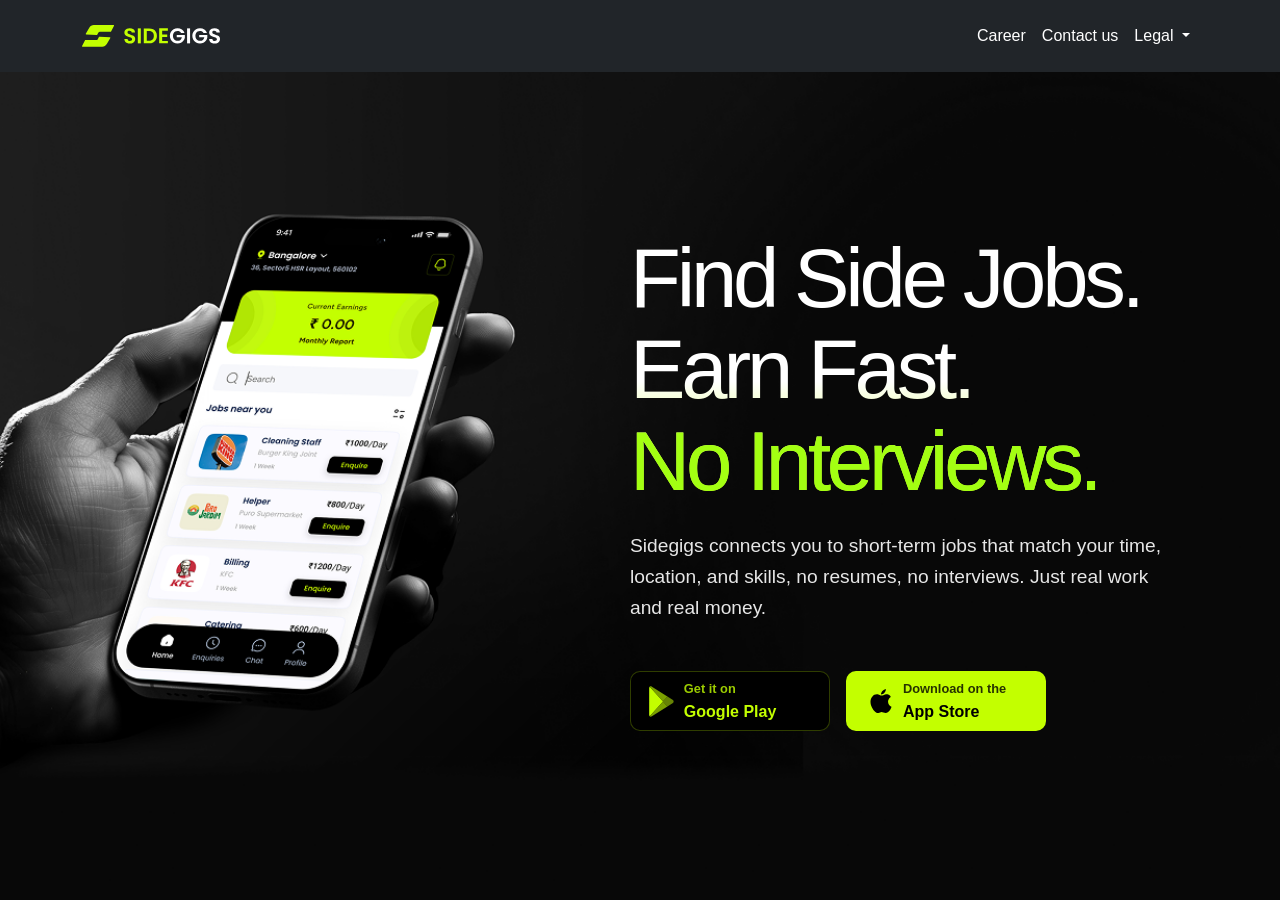
==== index.html @ 5fcd0695 "first commit" ====
<!DOCTYPE html>
<html lang="en">
<head>
    <meta charset="UTF-8">
    <meta name="viewport" content="width=device-width, initial-scale=1.0">
    <title>Sidegigs - Find Side Jobs. Earn Fast. No Interviews.</title>
    <link href="https://cdn.jsdelivr.net/npm/bootstrap@5.3.0/dist/css/bootstrap.min.css" rel="stylesheet">
    <link href="https://cdnjs.cloudflare.com/ajax/libs/font-awesome/6.0.0/css/all.min.css" rel="stylesheet">
    <link rel="stylesheet" href="style.css">
</head>
<body>
    <!-- Navigation -->

    <nav class="navbar navbar-expand-lg fixed-top navbar-dark bg-dark">
        <div class="container">
            <a class="navbar-brand" href="#">
                <img src="images/logo.svg" alt="Sidegigs Logo" class="navbar-logo">
            </a>
            <button class="navbar-toggler" type="button" data-bs-toggle="collapse" data-bs-target="#navbarSupportedContent" aria-controls="navbarSupportedContent" aria-expanded="false" aria-label="Toggle navigation">
                <span class="navbar-toggler-icon"></span>
            </button>
            <div class="collapse navbar-collapse ms-auto" id="navbarSupportedContent">
                <ul class="navbar-nav ms-auto mb-2 mb-lg-0">
                    <li class="nav-item">
                        <a class="nav-link" href="career.html">Career</a>
                    </li>
                    <li class="nav-item">
                        <a class="nav-link" href="mailto:contact@sidegigs.app">Contact us</a>
                    </li>
                    <li class="nav-item dropdown">
                        <a class="nav-link dropdown-toggle" href="#" id="navbarDropdown" role="button" data-bs-toggle="dropdown" aria-expanded="false">
                            Legal
                        </a>
                        <ul class="dropdown-menu" aria-labelledby="navbarDropdown">
                            <li><a class="dropdown-item" href="privacy-policy.html">Privacy Policy</a></li>
                            <li><a class="dropdown-item" href="terms-conditions.html">Terms and Conditions</a></li>
                        </ul>
                    </li>
                </ul>
            </div>
        </div>
        </nav>

    <!-- Hero Section -->
    <section class="hero-section">
        <div class="floating-elements d-none">
            <div class="floating-circle"></div>
            <div class="floating-circle"></div>
            <div class="floating-circle"></div>
        </div>

        <img src="images/hand.png" alt="App Store" class="hand-mob">

        <div class="container">
            <div class="row align-items-center">
                <div class="col-md-8 col-lg-7 ms-auto">
                    <div class="hero-content ms-auto">
                        <h1>
                            Find Side Jobs.<br>
                            Earn Fast.<br>
                            <span class="highlight">No Interviews.</span>
                        </h1>
                        <p class="hero-description">
                            Sidegigs connects you to short-term jobs that match your time, location, and skills, no resumes, no interviews. Just real work and real money.
                        </p>
                        <div class="download-buttons">
                            <a href="#" class="download-btn google-play">
                                <img src="images/google-play-icon.svg" alt="Google Play" class="download-icon">
                                <div class="download-text">
                                    <small>Get it on</small>
                                    Google Play
                                </div>
                            </a>
                            <a href="#" class="download-btn app-store">
                                <img src="images/apple-icon.svg" alt="App Store" class="download-icon">
                                <div class="download-text">
                                    <small>Download on the</small>
                                    App Store
                                </div>
                            </a>
                        </div>
                        

                    </div>
                </div>
            </div>
        </div>
    </section>

    <script src="https://cdn.jsdelivr.net/npm/bootstrap@5.3.0/dist/js/bootstrap.bundle.min.js"></script>
    <script src="script.js"></script>
</body>
</html>
---- style.css ----
:root {
    --primary-green: #a3ff12;
    --dark-bg: #1a1a1a;
    --card-bg: #2a2a2a;
}

* {
    margin: 0;
    padding: 0;
    box-sizing: border-box;
}

/* Custom font import - Figtree from Google Fonts */
@import url('https://fonts.googleapis.com/css2?family=Figtree:ital,wght@0,300..900;1,300..900&display=swap');

body {
    font-family: 'Figtree', -apple-system, BlinkMacSystemFont, 'Segoe UI', Roboto, sans-serif;
    background: black;
    color: white;
    overflow-x: hidden;
    min-height: 100vh;
}

.navbar {
    background: rgba(26, 26, 26, 0.95);
    backdrop-filter: blur(10px);
    border-bottom: none;
    padding: 1rem 0;
}

.navbar-brand {
    font-family: 'Figtree', sans-serif;
    font-size: 1.5rem;
    font-weight: 700;
    color: white !important;
    display: flex;
    align-items: center;
    gap: 0.5rem;
}

.navbar-nav .nav-link {
    color: white !important;
    transition: color 0.3s ease;
}

.navbar-nav .nav-link:hover {
    color: rgb(195 255 0 / 57%) !important;
}

.dropdown-item {
    color: white !important;
    transition: color 0.3s ease;
}

.dropdown-item:hover {
    color: rgb(195 255 0 / 57%) !important;
    background-color: transparent !important;
}

.dropdown-menu {
    background-color: black !important;
    border: 1px solid rgba(255, 255, 255, 0.1) !important;
    padding: 0.5rem 0 !important;
    margin-top: 0.5rem !important;
    min-width: 200px !important;
    left: auto !important;
    right: 0 !important;
    transform: none !important;
}

.dropdown-item {
    color: white !important;
    transition: color 0.3s ease;
    padding: 0.5rem 1rem !important;
    white-space: nowrap !important;
    overflow: hidden !important;
    text-overflow: ellipsis !important;
    max-width: 200px !important;
    width: 100% !important;
    display: block !important;
}

.brand-icon {
    width: 32px;
    height: 32px;
    background: var(--primary-green);
    border-radius: 6px;
    display: flex;
    align-items: center;
    justify-content: center;
    color: black;
    font-weight: 900;
    font-size: 1.2rem;
    transform: skew(-15deg);
}

.contact-btn {
    font-family: 'Figtree', sans-serif;
    background: var(--primary-green);
    color: black !important;
    border: none;
    padding: 0.7rem 1.5rem;
    border-radius: 10px;
    font-weight: 600;
    text-decoration: none;
    transition: all 0.3s ease;
}

.contact-btn:hover {
    background: #8fdc00;
    transform: translateY(-2px);
    box-shadow: 0 10px 25px rgba(163, 255, 18, 0.3);
}

.hero-section {
    min-height: 100vh;
    display: flex;
    align-items: center;
    position: relative;
    padding: 8rem 0 4rem;
    background: black;
    /* Background image - Replace 'your-image.jpg' with your image path */
    background-image: url('images/hero-bg.jpg');
    background-size: cover;
    background-position: center;
    background-repeat: no-repeat;
    background-attachment: fixed;
}

.hero-content {
    text-align: left;
    max-width: 600px;
    margin: 0;
    padding: 2rem;
    /* Background removed as requested */
    border-radius: 20px;
    box-shadow: none;
}

.hero-content h1 {
    font-family: 'Figtree', sans-serif;
    font-size: 83.25px;
    font-style: normal;
    font-weight: 500;
    line-height: 110%; /* 91.575px */
    letter-spacing: -4.212px;
    margin-bottom: 1.5rem;
    background: linear-gradient(180deg, #FFF 54.17%, #C3FF00 100%);
    background-clip: text;
    -webkit-background-clip: text;
    -webkit-text-fill-color: transparent;
}

.hero-content .highlight {
    color: var(--primary-green);
    -webkit-text-fill-color: var(--primary-green);
}

.hero-description {
    font-family: 'Figtree', sans-serif;
    font-size: 1.2rem;
    line-height: 1.6;
    margin-bottom: 3rem;
    color: rgba(255, 255, 255, 0.9);
    text-align: left;
}

.download-buttons {
    display: flex;
    gap: 1rem;
    flex-wrap: wrap;
    justify-content: flex-start;
}

.download-btn {
    font-family: 'Figtree', sans-serif;
    display: flex;
    align-items: center;
    gap: 0.8rem;
    padding: 1rem 2rem;
    border-radius: 12px;
    text-decoration: none;
    font-weight: 600;
    transition: all 0.3s ease;
    border: 2px solid transparent;
    min-width: 200px;
}

.download-btn.google-play {
    display: flex;
    width: 198px;
    height: 60px;
    padding: 11px 18px;
    flex-direction: row;
    align-items: center;
    gap: 10px;
    flex-shrink: 0;
    border-radius: 10px;
    border: 1px solid rgba(195, 255, 0, 0.24);
    background: #000;
    color: white;
}

.download-btn.app-store {
    display: flex;
    width: 198px;
    height: 60px;
    padding: 11px 21px;
    flex-direction: row;
    align-items: center;
    gap: 10px;
    flex-shrink: 0;
    border-radius: 10px;
    background: #C3FF00;
    color: black;
}

.download-btn:hover {
    transform: translateY(-3px);
    box-shadow: 0 15px 35px rgba(0, 0, 0, 0.3);
}

.download-btn.google-play:hover {
    background: #444;
    color: white;
}

.download-btn.app-store:hover {
    background: #8fdc00;
    color: black;
}

.download-icon {
    width: 24px;
    height: 24px;
}

.google-play .download-icon {
    width: 24.873px;
    height: 31.3px;
}

.download-text {
    font-family: 'Figtree', sans-serif;
    display: flex;
    color: #C3FF00;
    width: 104px;
    flex-direction: column;
    align-items: flex-start;
    gap: 2px;
}

.download-btn.app-store .download-text {
    display: flex;
    width: 104px;
    flex-direction: column;
    align-items: flex-start;
    color: black;
}

.download-text small {
    font-size: 0.8rem;
    opacity: 0.8;
}

.floating-circle {
    position: absolute;
    border-radius: 50%;
    background: linear-gradient(135deg, var(--primary-green), #7dd87d);
    opacity: 0.1;
    animation: float 6s ease-in-out infinite;
}

.floating-circle:nth-child(1) {
    width: 200px;
    height: 200px;
    top: 10%;
    left: 10%;
    animation-delay: 0s;
}

.floating-circle:nth-child(2) {
    width: 150px;
    height: 150px;
    top: 70%;
    right: 10%;
    animation-delay: 2s;
}

.floating-circle:nth-child(3) {
    width: 100px;
    height: 100px;
    top: 40%;
    left: 80%;
    animation-delay: 4s;
}
.hand-mob {
    display: none;
}
a.link {
    color: rgb(255 255 255 / 45%);
    text-decoration: none;
}
a.link:hover {
    color: rgb(195 255 0 / 57%);
}

/* Legal Pages Styles */
.legal-section {
    min-height: 100vh;
    padding: 8rem 0 4rem;
    background: linear-gradient(135deg, #1a1a1a 0%, #2d2d2d 100%);
}

.legal-content {
    background: rgba(42, 42, 42, 0.8);
    padding: 3rem;
    border-radius: 20px;
    box-shadow: 0 20px 40px rgba(0, 0, 0, 0.3);
    margin-top: 2rem;
}

.legal-content h1 {
    font-family: 'Figtree', sans-serif;
    font-size: 3rem;
    font-weight: 700;
    color: var(--primary-green);
    margin-bottom: 1rem;
}

.legal-content h2 {
    font-family: 'Figtree', sans-serif;
    font-size: 1.5rem;
    font-weight: 600;
    color: white;
    margin-top: 2rem;
    margin-bottom: 1rem;
}

.legal-content p {
    font-family: 'Figtree', sans-serif;
    font-size: 1.1rem;
    line-height: 1.6;
    color: rgba(255, 255, 255, 0.9);
    margin-bottom: 1rem;
}

.legal-content ul {
    margin-bottom: 1.5rem;
    padding-left: 1.5rem;
}

.legal-content li {
    font-family: 'Figtree', sans-serif;
    font-size: 1.1rem;
    line-height: 1.6;
    color: rgba(255, 255, 255, 0.9);
    margin-bottom: 0.5rem;
}

.last-updated {
    color: rgba(255, 255, 255, 0.6) !important;
    font-style: italic;
    margin-bottom: 2rem !important;
}

/* Career Page Styles */
.career-section {
    min-height: 100vh;
    padding: 8rem 0 4rem;
    background: black;
}

.career-content {
    background: rgba(0, 0, 0, 0.8);
    padding: 3rem;
    border-radius: 20px;
    box-shadow: 0 20px 40px rgba(0, 0, 0, 0.3);
    margin-top: 2rem;
    text-align: center;
}

.career-content h1 {
    font-family: 'Figtree', sans-serif;
    font-size: 3rem;
    font-weight: 700;
    color: var(--primary-green);
    margin-bottom: 1rem;
}

.career-subtitle {
    font-family: 'Figtree', sans-serif;
    font-size: 1.2rem;
    color: rgba(255, 255, 255, 0.8);
    margin-bottom: 3rem;
}

.no-openings-message {
    background: rgba(26, 26, 26, 0.6);
    padding: 2.5rem;
    border-radius: 15px;
    border: 1px solid rgba(195, 255, 0, 0.2);
    margin-top: 2rem;
}

.icon-container {
    margin-bottom: 1.5rem;
}

.icon-container i {
    font-size: 4rem;
    color: var(--primary-green);
    opacity: 0.8;
}

.no-openings-message h2 {
    font-family: 'Figtree', sans-serif;
    font-size: 2rem;
    font-weight: 600;
    color: white;
    margin-bottom: 1rem;
}

.no-openings-message p {
    font-family: 'Figtree', sans-serif;
    font-size: 1.1rem;
    line-height: 1.6;
    color: rgba(255, 255, 255, 0.9);
    margin-bottom: 2rem;
}

.future-opportunities {
    text-align: left;
    margin: 2rem 0;
    padding: 1.5rem;
    background: rgba(0, 0, 0, 0.3);
    border-radius: 10px;
}

.future-opportunities h3 {
    font-family: 'Figtree', sans-serif;
    font-size: 1.3rem;
    font-weight: 600;
    color: var(--primary-green);
    margin-bottom: 1rem;
}

.future-opportunities p {
    font-family: 'Figtree', sans-serif;
    font-size: 1rem;
    color: rgba(255, 255, 255, 0.8);
    margin-bottom: 1rem;
}

.future-opportunities ul {
    list-style: none;
    padding: 0;
}

.future-opportunities li {
    font-family: 'Figtree', sans-serif;
    font-size: 1rem;
    color: rgba(255, 255, 255, 0.9);
    margin-bottom: 0.8rem;
    padding-left: 1rem;
    position: relative;
}

.future-opportunities li:before {
    content: "•";
    color: var(--primary-green);
    font-weight: bold;
    position: absolute;
    left: 0;
}

.contact-info {
    margin-top: 2rem;
    padding: 1.5rem;
    background: rgba(195, 255, 0, 0.1);
    border-radius: 10px;
    border: 1px solid rgba(195, 255, 0, 0.3);
}

.contact-info h3 {
    font-family: 'Figtree', sans-serif;
    font-size: 1.3rem;
    font-weight: 600;
    color: var(--primary-green);
    margin-bottom: 1rem;
}

.contact-info p {
    font-family: 'Figtree', sans-serif;
    font-size: 1rem;
    color: rgba(255, 255, 255, 0.9);
    margin-bottom: 1.5rem;
}

.btn-primary {
    background: var(--primary-green);
    color: black;
    border: none;
    padding: 0.8rem 2rem;
    border-radius: 10px;
    font-family: 'Figtree', sans-serif;
    font-weight: 600;
    text-decoration: none;
    transition: all 0.3s ease;
}

.btn-primary:hover {
    background: #8fdc00;
    color: black;
    transform: translateY(-2px);
    box-shadow: 0 10px 25px rgba(163, 255, 18, 0.3);
}
@keyframes float {
    0%, 100% { transform: translateY(0px) rotate(0deg); }
    50% { transform: translateY(-20px) rotate(180deg); }
}
@media (max-width: 1200px) {
    .hero-content h1 {
        font-size: 60px;
    }
    .floating-elements {
        display: none;
    }
}

@media (max-width: 768px) {
    body {
        background: black !important;
    }
    
    .hero-section {
        padding: 6rem 0 2rem;
        background: black !important;
    }
    
    .career-section {
        background: black !important;
    }
    
    .hero-content {
        margin: 1rem;
        padding: 1.5rem;
    }
    
    .download-buttons {
        justify-content: flex-start;
    }
    
    .download-btn {
        min-width: 180px;
    }
    .hero-content h1 {
        letter-spacing: -1.212px;
        font-size: 60px;
    }
    .hand-mob {
        display: block;
        width: 70%;
    }
    .hero-section {
        flex-direction: column;
        align-items: flex-start;
        background-image: none !important;
    }
}

@media (max-width: 576px) {
    body {
        background: black !important;
    }
    
    .hero-section {
        background: black !important;
    }
    
    .career-section {
        background: black !important;
    }
    
    .download-buttons {
        flex-direction: row;
        align-items: center;
        justify-content: center;
    }
    
    .download-btn {
        width: 100%;
        max-width: 250px;
    }
    
    .hero-content {
        margin: 0.5rem;
        padding: 1rem;
    }
    .floating-circle:nth-child(3) {
        left: 40% !important;
    }
    .hero-description {
        text-align: center ;
        font-size: 0.875rem;
        margin-bottom: 1rem;
    }
    .hero-content h1 {
        font-size: 45px;
        text-align: center;
        margin-bottom: 1rem;
    }
    .hand-mob {
        width: 85%;
    }
    .contact-btn {
        padding: .6rem 1rem;
        font-size: 14px;
    }
    .download-btn.google-play, .download-btn.app-store {
        width: auto;
        padding: 11px;
        font-size: 14px;
        min-width: auto;
        max-width: auto;
    }

    .google-play .download-icon {
        width: 20.873px;
        height: 24.3px;
    }

    .download-icon {
        width: 20px;
        height: 20px;
    }
    a.link {
        font-size: 14px;
    }
}
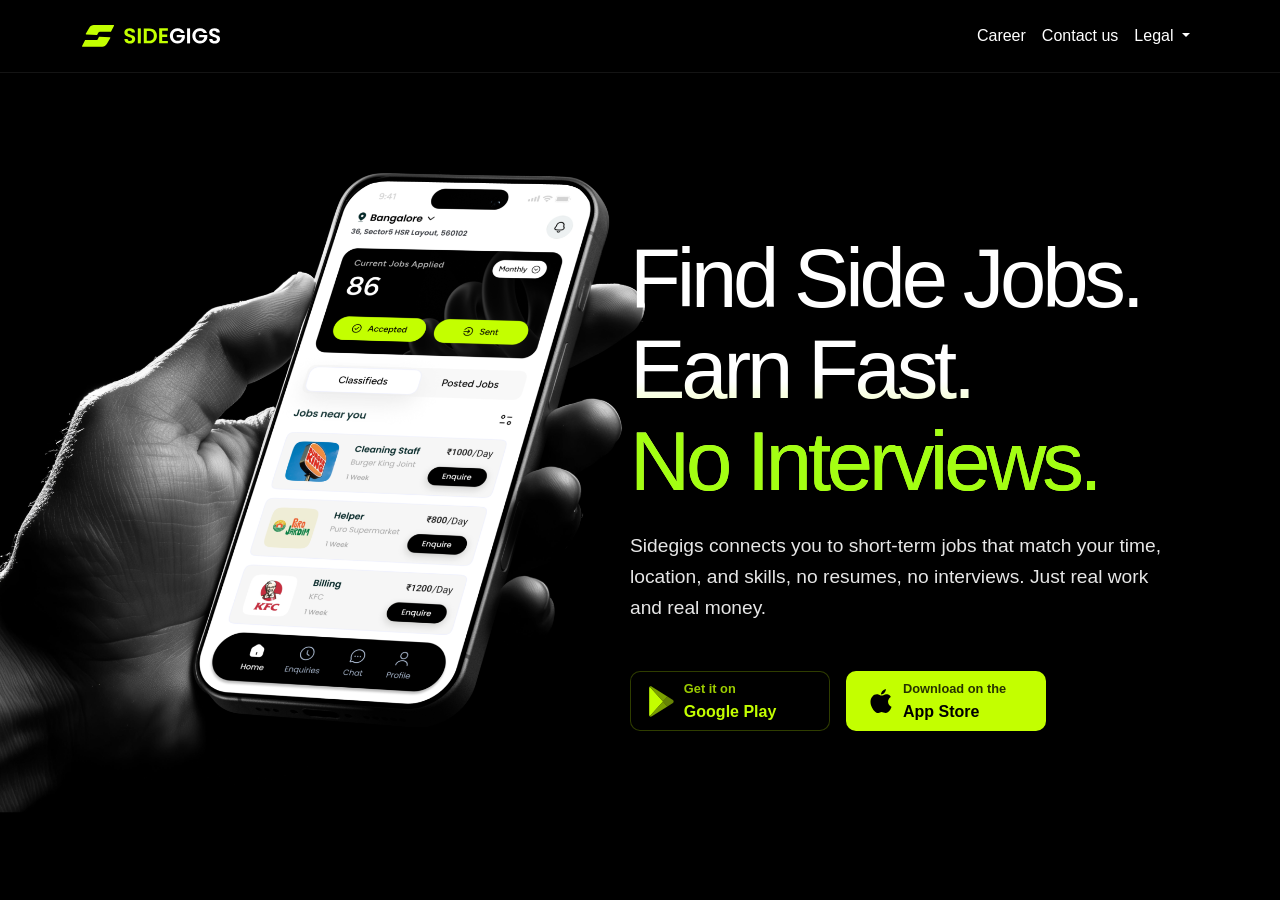
==== commit f8f1ac1a: "new changes" ====
--- a/index.html
+++ b/index.html
@@ -1,22 +1,178 @@
 <!DOCTYPE html>
-<html lang="en">
+<html lang="en" prefix="og: https://ogp.me/ns#">
+
 <head>
     <meta charset="UTF-8">
     <meta name="viewport" content="width=device-width, initial-scale=1.0">
-    <title>Sidegigs - Find Side Jobs. Earn Fast. No Interviews.</title>
+
+    <!-- Favicon -->
+    <link rel="icon" type="image/png" href="images/fav.png">
+    <link rel="apple-touch-icon" href="images/fav.png">
+
+    <!-- Primary SEO -->
+    <title>Sidegigs – India's #1 Part-Time &amp; Gig Jobs App | No Interviews | Download Now</title>
+    <meta name="description"
+        content="Sidegigs is India's best gig job app. Find part-time jobs, side gigs &amp; short-term work near you — no resumes, no interviews. Trusted by students &amp; workers across India. Download the Sidegigs app on Android &amp; iOS today.">
+    <meta name="keywords"
+        content="sidegigs, sidegigs app, sidegigs india, sidegigs download, side gigs India, part time jobs India, part time jobs Kerala, gig jobs India, gig economy India, short term jobs India, student jobs India, earn money India, earn money part time, work from home India, freelance jobs India, casual jobs India, daily wage jobs India, wrkshift, sidegigs Kerala, sidegigs app download, sidegigs android, sidegigs ios, best gig app India, jobs without interview India, no resume jobs India">
+    <meta name="author" content="Wrkshift Pvt. Ltd.">
+    <meta name="robots" content="index, follow, max-snippet:-1, max-image-preview:large, max-video-preview:-1">
+    <meta name="googlebot" content="index, follow">
+    <meta name="theme-color" content="#C3FF00">
+    <link rel="canonical" href="https://sidegigs.app/">
+    <link rel="alternate" hreflang="en-in" href="https://sidegigs.app/">
+    <link rel="alternate" hreflang="x-default" href="https://sidegigs.app/">
+
+    <!-- Open Graph (Facebook, WhatsApp, LinkedIn) -->
+    <meta property="og:type" content="website">
+    <meta property="og:url" content="https://sidegigs.app/">
+    <meta property="og:title" content="Sidegigs – India's #1 Part-Time &amp; Gig Jobs App | No Interviews">
+    <meta property="og:description"
+        content="Find part-time jobs and side gigs near you with the Sidegigs app. No resumes, no interviews — just real work and real money. Download now on Android &amp; iOS.">
+    <meta property="og:image" content="https://sidegigs.app/images/og-image.png">
+    <meta property="og:image:width" content="1200">
+    <meta property="og:image:height" content="630">
+    <meta property="og:image:alt" content="Sidegigs – Part-Time &amp; Gig Jobs App India">
+    <meta property="og:site_name" content="Sidegigs">
+    <meta property="og:locale" content="en_IN">
+
+    <!-- Twitter Card -->
+    <meta name="twitter:card" content="summary_large_image">
+    <meta name="twitter:site" content="@sidegigs">
+    <meta name="twitter:title" content="Sidegigs – India's #1 Part-Time &amp; Gig Jobs App">
+    <meta name="twitter:description"
+        content="Find part-time jobs and side gigs near you with Sidegigs. No interviews. Just real work and real money. Download on Android &amp; iOS.">
+    <meta name="twitter:image" content="https://sidegigs.app/images/og-image.png">
+    <meta name="twitter:image:alt" content="Sidegigs App – Gig Jobs India">
+
+    <!-- App Store Meta (for Google App Indexing) -->
+    <meta name="apple-itunes-app" content="app-id=6767884076, app-argument=https://sidegigs.app/">
+    <meta name="google-play-app" content="app-id=com.app.sidegigs">
+    <link rel="alternate" href="android-app://com.app.sidegigs/https/sidegigs.app/">
+    <link rel="alternate" href="ios-app://6767884076/https/sidegigs.app/">
+
+    <!-- JSON-LD Structured Data: MobileApplication -->
+    <script type="application/ld+json">
+    {
+      "@context": "https://schema.org",
+      "@type": "MobileApplication",
+      "name": "Sidegigs",
+      "alternateName": ["Sidegigs App", "Sidegigs India", "Side Gigs"],
+      "description": "Sidegigs is India's leading gig job platform connecting students and individuals with part-time, short-term, and side gig opportunities across India. No resumes, no interviews — just real work and real money.",
+      "url": "https://sidegigs.app",
+      "applicationCategory": "BusinessApplication",
+      "applicationSubCategory": "Job Search",
+      "operatingSystem": "Android 5.0+, iOS 13+",
+      "downloadUrl": "https://play.google.com/store/apps/details?id=com.app.sidegigs",
+      "installUrl": "https://apps.apple.com/in/app/sidegigs/id6767884076",
+      "inLanguage": "en-IN",
+      "offers": { "@type": "Offer", "price": "0", "priceCurrency": "INR" },
+      "countriesSupported": "IN",
+      "screenshot": "https://sidegigs.app/images/og-image.png",
+      "publisher": {
+        "@type": "Organization",
+        "name": "Wrkshift Pvt. Ltd.",
+        "url": "https://sidegigs.app",
+        "email": "contact@sidegigs.app",
+        "logo": "https://sidegigs.app/images/logo.svg",
+        "sameAs": [
+          "https://play.google.com/store/apps/details?id=com.app.sidegigs",
+          "https://apps.apple.com/in/app/sidegigs/id6767884076"
+        ],
+        "address": {
+          "@type": "PostalAddress",
+          "streetAddress": "Kakkalath House, Ramanathali",
+          "addressLocality": "Ramanathali",
+          "addressRegion": "Kerala",
+          "postalCode": "670308",
+          "addressCountry": "IN"
+        }
+      }
+    }
+    </script>
+
+    <!-- JSON-LD Structured Data: WebSite + SearchAction -->
+    <script type="application/ld+json">
+    {
+      "@context": "https://schema.org",
+      "@type": "WebSite",
+      "name": "Sidegigs",
+      "url": "https://sidegigs.app",
+      "description": "India's #1 part-time and gig jobs app. No interviews, no resumes.",
+      "potentialAction": {
+        "@type": "SearchAction",
+        "target": "https://sidegigs.app/?q={search_term_string}",
+        "query-input": "required name=search_term_string"
+      }
+    }
+    </script>
+
+    <!-- JSON-LD Structured Data: FAQPage -->
+    <script type="application/ld+json">
+    {
+      "@context": "https://schema.org",
+      "@type": "FAQPage",
+      "mainEntity": [
+        {
+          "@type": "Question",
+          "name": "What is Sidegigs?",
+          "acceptedAnswer": {
+            "@type": "Answer",
+            "text": "Sidegigs is India's leading gig job app that connects students and individuals with part-time, short-term, and side gig work opportunities — no resumes or interviews required."
+          }
+        },
+        {
+          "@type": "Question",
+          "name": "How do I download the Sidegigs app?",
+          "acceptedAnswer": {
+            "@type": "Answer",
+            "text": "You can download the Sidegigs app on Android from the Google Play Store at https://play.google.com/store/apps/details?id=com.app.sidegigs and on iOS from the App Store at https://apps.apple.com/in/app/sidegigs/id6767884076"
+          }
+        },
+        {
+          "@type": "Question",
+          "name": "Is Sidegigs free to use?",
+          "acceptedAnswer": {
+            "@type": "Answer",
+            "text": "Yes, the Sidegigs app is completely free to download and use for finding part-time and gig jobs in India."
+          }
+        },
+        {
+          "@type": "Question",
+          "name": "Does Sidegigs require a resume or interview?",
+          "acceptedAnswer": {
+            "@type": "Answer",
+            "text": "No. Sidegigs requires no resume and no interview. Simply download the app, browse jobs near you, and start earning."
+          }
+        },
+        {
+          "@type": "Question",
+          "name": "Is Sidegigs available in Kerala and across India?",
+          "acceptedAnswer": {
+            "@type": "Answer",
+            "text": "Yes, Sidegigs is available across India, including Kerala, with part-time and gig jobs listed in multiple cities and regions."
+          }
+        }
+      ]
+    }
+    </script>
+
     <link href="https://cdn.jsdelivr.net/npm/bootstrap@5.3.0/dist/css/bootstrap.min.css" rel="stylesheet">
     <link href="https://cdnjs.cloudflare.com/ajax/libs/font-awesome/6.0.0/css/all.min.css" rel="stylesheet">
     <link rel="stylesheet" href="style.css">
 </head>
+
 <body>
     <!-- Navigation -->
 
-    <nav class="navbar navbar-expand-lg fixed-top navbar-dark bg-dark">
+    <nav class="navbar navbar-expand-lg fixed-top navbar-dark">
         <div class="container">
             <a class="navbar-brand" href="#">
                 <img src="images/logo.svg" alt="Sidegigs Logo" class="navbar-logo">
             </a>
-            <button class="navbar-toggler" type="button" data-bs-toggle="collapse" data-bs-target="#navbarSupportedContent" aria-controls="navbarSupportedContent" aria-expanded="false" aria-label="Toggle navigation">
+            <button class="navbar-toggler" type="button" data-bs-toggle="collapse"
+                data-bs-target="#navbarSupportedContent" aria-controls="navbarSupportedContent" aria-expanded="false"
+                aria-label="Toggle navigation">
                 <span class="navbar-toggler-icon"></span>
             </button>
             <div class="collapse navbar-collapse ms-auto" id="navbarSupportedContent">
@@ -28,7 +184,8 @@
                         <a class="nav-link" href="mailto:contact@sidegigs.app">Contact us</a>
                     </li>
                     <li class="nav-item dropdown">
-                        <a class="nav-link dropdown-toggle" href="#" id="navbarDropdown" role="button" data-bs-toggle="dropdown" aria-expanded="false">
+                        <a class="nav-link dropdown-toggle" href="#" id="navbarDropdown" role="button"
+                            data-bs-toggle="dropdown" aria-expanded="false">
                             Legal
                         </a>
                         <ul class="dropdown-menu" aria-labelledby="navbarDropdown">
@@ -39,7 +196,7 @@
                 </ul>
             </div>
         </div>
-        </nav>
+    </nav>
 
     <!-- Hero Section -->
     <section class="hero-section">
@@ -61,17 +218,18 @@
                             <span class="highlight">No Interviews.</span>
                         </h1>
                         <p class="hero-description">
-                            Sidegigs connects you to short-term jobs that match your time, location, and skills, no resumes, no interviews. Just real work and real money.
+                            Sidegigs connects you to short-term jobs that match your time, location, and skills, no
+                            resumes, no interviews. Just real work and real money.
                         </p>
                         <div class="download-buttons">
-                            <a href="#" class="download-btn google-play">
+                            <a href="https://play.google.com/store/apps/details?id=com.app.sidegigs" target="_blank" rel="noopener noreferrer" class="download-btn google-play">
                                 <img src="images/google-play-icon.svg" alt="Google Play" class="download-icon">
                                 <div class="download-text">
                                     <small>Get it on</small>
                                     Google Play
                                 </div>
                             </a>
-                            <a href="#" class="download-btn app-store">
+                            <a href="https://apps.apple.com/in/app/sidegigs/id6767884076" target="_blank" rel="noopener noreferrer" class="download-btn app-store">
                                 <img src="images/apple-icon.svg" alt="App Store" class="download-icon">
                                 <div class="download-text">
                                     <small>Download on the</small>
@@ -79,7 +237,7 @@
                                 </div>
                             </a>
                         </div>
-                        
+
 
                     </div>
                 </div>
@@ -90,4 +248,5 @@
     <script src="https://cdn.jsdelivr.net/npm/bootstrap@5.3.0/dist/js/bootstrap.bundle.min.js"></script>
     <script src="script.js"></script>
 </body>
+
 </html>
--- a/style.css
+++ b/style.css
@@ -22,9 +22,10 @@
 }
 
 .navbar {
-    background: rgba(26, 26, 26, 0.95);
-    backdrop-filter: blur(10px);
-    border-bottom: none;
+    background: rgba(0, 0, 0, 0.3);
+    backdrop-filter: blur(20px);
+    -webkit-backdrop-filter: blur(20px);
+    border-bottom: 1px solid rgba(255, 255, 255, 0.08);
     padding: 1rem 0;
 }
 
@@ -119,8 +120,7 @@
     position: relative;
     padding: 8rem 0 4rem;
     background: black;
-    /* Background image - Replace 'your-image.jpg' with your image path */
-    background-image: url('images/hero-bg.jpg');
+    background-image: url('images/bg.png');
     background-size: cover;
     background-position: center;
     background-repeat: no-repeat;
@@ -637,4 +637,23 @@
     a.link {
         font-size: 14px;
     }
+}
+
+@media (max-width: 398px) {
+    .download-buttons {
+        flex-direction: column;
+        align-items: center;
+        gap: 0.75rem;
+        width: 100%;
+    }
+
+    .download-btn.google-play,
+    .download-btn.app-store {
+        width: 100%;
+        max-width: none;
+        min-width: 0;
+        padding: 13px 20px;
+        font-size: 15px;
+        justify-content: center;
+    }
 }
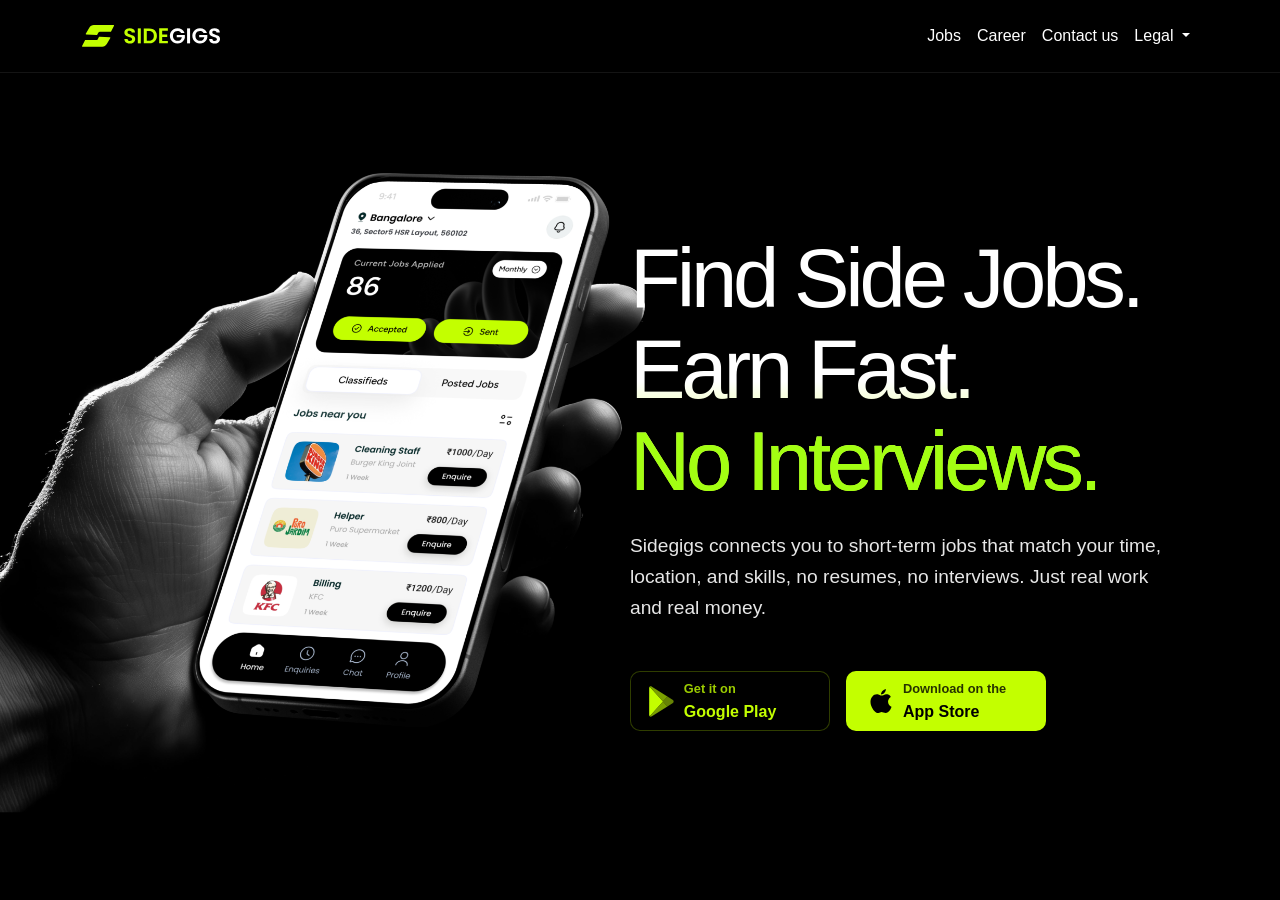
==== commit a82470e8: "map update" ====
--- a/index.html
+++ b/index.html
@@ -178,6 +178,9 @@
             <div class="collapse navbar-collapse ms-auto" id="navbarSupportedContent">
                 <ul class="navbar-nav ms-auto mb-2 mb-lg-0">
                     <li class="nav-item">
+                        <a class="nav-link" href="jobs.html">Jobs</a>
+                    </li>
+                    <li class="nav-item">
                         <a class="nav-link" href="career.html">Career</a>
                     </li>
                     <li class="nav-item">
--- a/style.css
+++ b/style.css
@@ -656,4 +656,857 @@
         font-size: 15px;
         justify-content: center;
     }
-}+}
+/* Jobs Page Styles */
+.jobs-section {
+    position: relative;
+    height: 100vh;
+    height: 100dvh;
+    min-height: 600px;
+    overflow: hidden;
+    background: radial-gradient(ellipse at 50% 65%, #0c1104 0%, #000 65%);
+}
+
+.jobs-stage {
+    position: absolute;
+    inset: 0;
+    cursor: grab;
+    /* The page is the globe, so a finger drag in any direction turns it. */
+    touch-action: none;
+    outline: none;
+}
+
+/* Darkens the left edge so the intro reads over the land dots. */
+.jobs-section::before {
+    content: "";
+    position: absolute;
+    inset: 0 auto 0 0;
+    width: min(560px, 45%);
+    background: linear-gradient(to right, rgba(0, 0, 0, 0.85) 40%, rgba(0, 0, 0, 0));
+    pointer-events: none;
+    z-index: 2;
+}
+
+.jobs-markers {
+    z-index: 1;
+}
+
+.jobs-intro,
+.jobs-panel,
+.jobs-controls {
+    z-index: 3;
+}
+
+.jobs-stage.is-dragging {
+    cursor: grabbing;
+}
+
+.jobs-stage:focus-visible {
+    box-shadow: inset 0 0 0 2px rgba(195, 255, 0, 0.5);
+}
+
+.jobs-stage canvas {
+    display: block;
+    width: 100%;
+    height: 100%;
+}
+
+.jobs-markers {
+    position: absolute;
+    inset: 0;
+    pointer-events: none;
+}
+
+/* A marker's box is centred on its point; the label floats above it. */
+.globe-marker {
+    position: absolute;
+    left: -11px;
+    top: -11px;
+    width: 22px;
+    height: 22px;
+    padding: 0;
+    border: 0;
+    background: none;
+    pointer-events: auto;
+    cursor: pointer;
+    transition: opacity 0.2s ease;
+    will-change: transform;
+}
+
+.globe-marker-dot {
+    position: absolute;
+    inset: 5px;
+    border-radius: 50%;
+    background: #C3FF00;
+    box-shadow: 0 0 0 2px rgba(0, 0, 0, 0.85), 0 0 12px rgba(195, 255, 0, 0.7);
+    transition: transform 0.2s ease;
+}
+
+.globe-marker.is-remote .globe-marker-dot {
+    background: #7cc8ff;
+    box-shadow: 0 0 0 2px rgba(0, 0, 0, 0.85), 0 0 12px rgba(124, 200, 255, 0.7);
+}
+
+.globe-marker.is-hot .globe-marker-dot::after {
+    content: "";
+    position: absolute;
+    inset: 0;
+    border-radius: 50%;
+    border: 2px solid currentColor;
+    color: #C3FF00;
+    animation: globe-pulse 2s ease-out infinite;
+}
+
+.globe-marker:hover .globe-marker-dot,
+.globe-marker:focus-visible .globe-marker-dot {
+    transform: scale(1.35);
+}
+
+.globe-marker.is-selected .globe-marker-dot {
+    transform: scale(1.5);
+    box-shadow: 0 0 0 2px #000, 0 0 0 4px #C3FF00, 0 0 18px rgba(195, 255, 0, 0.9);
+}
+
+.globe-marker.is-remote.is-selected .globe-marker-dot {
+    box-shadow: 0 0 0 2px #000, 0 0 0 4px #7cc8ff, 0 0 18px rgba(124, 200, 255, 0.9);
+}
+
+.globe-marker:focus-visible {
+    outline: none;
+}
+
+.globe-marker-label {
+    position: absolute;
+    left: 50%;
+    bottom: calc(100% + 4px);
+    transform: translate(-50%, 4px);
+    padding: 3px 9px;
+    border-radius: 999px;
+    background: rgba(0, 0, 0, 0.8);
+    border: 1px solid rgba(195, 255, 0, 0.3);
+    color: white;
+    font-size: 12px;
+    font-weight: 600;
+    white-space: nowrap;
+    opacity: 0;
+    pointer-events: none;
+    transition: opacity 0.2s ease, transform 0.2s ease;
+    backdrop-filter: blur(6px);
+    -webkit-backdrop-filter: blur(6px);
+}
+
+.globe-marker-label em {
+    font-style: normal;
+    color: #C3FF00;
+    margin-left: 2px;
+}
+
+.globe-marker.is-remote .globe-marker-label {
+    border-color: rgba(124, 200, 255, 0.35);
+}
+
+.globe-marker.is-remote .globe-marker-label em {
+    color: #7cc8ff;
+}
+
+.globe-marker.is-named .globe-marker-label,
+.globe-marker:hover .globe-marker-label,
+.globe-marker:focus-visible .globe-marker-label {
+    opacity: 1;
+    transform: translate(-50%, 0);
+}
+
+.globe-marker.is-selected,
+.globe-marker:hover,
+.globe-marker:focus-visible {
+    z-index: 2;
+}
+
+.globe-marker.is-selected .globe-marker-label {
+    background: #C3FF00;
+    color: black;
+    border-color: #C3FF00;
+}
+
+.globe-marker.is-selected .globe-marker-label em {
+    color: rgba(0, 0, 0, 0.6);
+}
+
+.globe-marker.is-remote.is-selected .globe-marker-label {
+    background: #7cc8ff;
+    border-color: #7cc8ff;
+}
+
+@keyframes globe-pulse {
+    0% { transform: scale(1); opacity: 0.8; }
+    100% { transform: scale(3.2); opacity: 0; }
+}
+
+/* Intro and city list, over the left of the globe */
+.jobs-intro {
+    position: absolute;
+    top: 7rem;
+    left: max(1.5rem, calc((100% - 1320px) / 2 + 0.75rem));
+    width: 340px;
+    max-height: calc(100% - 9.5rem);
+    display: flex;
+    flex-direction: column;
+    pointer-events: none;
+}
+
+.jobs-intro > * {
+    pointer-events: auto;
+}
+
+.jobs-eyebrow {
+    display: inline-flex;
+    align-items: center;
+    gap: 0.5rem;
+    align-self: flex-start;
+    padding: 0.3rem 0.8rem;
+    border-radius: 999px;
+    border: 1px solid rgba(195, 255, 0, 0.3);
+    background: rgba(195, 255, 0, 0.08);
+    color: #C3FF00;
+    font-size: 0.8rem;
+    font-weight: 600;
+    letter-spacing: 0.04em;
+    text-transform: uppercase;
+}
+
+.jobs-live-dot {
+    width: 7px;
+    height: 7px;
+    border-radius: 50%;
+    background: #C3FF00;
+    box-shadow: 0 0 0 0 rgba(195, 255, 0, 0.6);
+    animation: jobs-live 1.6s ease-out infinite;
+}
+
+@keyframes jobs-live {
+    0% { box-shadow: 0 0 0 0 rgba(195, 255, 0, 0.6); }
+    100% { box-shadow: 0 0 0 8px rgba(195, 255, 0, 0); }
+}
+
+.jobs-intro h1 {
+    margin: 1rem 0 0.75rem;
+    font-size: 2.75rem;
+    font-weight: 500;
+    line-height: 1.05;
+    letter-spacing: -0.04em;
+    color: white;
+}
+
+.jobs-intro h1 .highlight {
+    color: #C3FF00;
+}
+
+.jobs-lead {
+    font-size: 1rem;
+    line-height: 1.55;
+    color: rgba(255, 255, 255, 0.7);
+    margin-bottom: 1.25rem;
+}
+
+.jobs-stats {
+    display: flex;
+    gap: 2rem;
+    margin-bottom: 1.25rem;
+}
+
+.jobs-stats div {
+    display: flex;
+    flex-direction: column;
+}
+
+.jobs-stats strong {
+    font-size: 2rem;
+    font-weight: 600;
+    line-height: 1;
+    color: white;
+    font-variant-numeric: tabular-nums;
+}
+
+.jobs-stats span {
+    font-size: 0.8rem;
+    color: rgba(255, 255, 255, 0.55);
+    margin-top: 0.3rem;
+}
+
+.jobs-cities {
+    display: grid;
+    grid-template-columns: 1fr 1fr;
+    gap: 2px 0.5rem;
+    min-height: 0;
+    overflow-y: auto;
+    padding: 0.5rem;
+    margin: 0 -0.5rem;
+    border-radius: 14px;
+    background: rgba(0, 0, 0, 0.45);
+    backdrop-filter: blur(10px);
+    -webkit-backdrop-filter: blur(10px);
+    scrollbar-width: thin;
+    scrollbar-color: rgba(255, 255, 255, 0.2) transparent;
+}
+
+.jobs-city {
+    display: flex;
+    align-items: center;
+    gap: 0.5rem;
+    min-width: 0;
+    padding: 0.4rem 0.55rem;
+    border: 0;
+    border-radius: 8px;
+    background: none;
+    color: rgba(255, 255, 255, 0.8);
+    font-size: 0.875rem;
+    text-align: left;
+    transition: background 0.2s ease, color 0.2s ease;
+}
+
+.jobs-city:hover {
+    background: rgba(255, 255, 255, 0.07);
+    color: white;
+}
+
+.jobs-city.is-selected {
+    background: rgba(195, 255, 0, 0.14);
+    color: white;
+}
+
+.jobs-city-dot {
+    flex-shrink: 0;
+    width: 7px;
+    height: 7px;
+    border-radius: 50%;
+    background: #C3FF00;
+}
+
+.jobs-city.is-remote .jobs-city-dot {
+    background: #7cc8ff;
+}
+
+.jobs-city-name {
+    flex: 1;
+    min-width: 0;
+    overflow: hidden;
+    text-overflow: ellipsis;
+    white-space: nowrap;
+}
+
+.jobs-city-count {
+    font-size: 0.75rem;
+    color: rgba(255, 255, 255, 0.45);
+    font-variant-numeric: tabular-nums;
+}
+
+/* Details, on the right */
+.jobs-panel {
+    position: absolute;
+    top: 7rem;
+    right: max(1.5rem, calc((100% - 1320px) / 2 + 0.75rem));
+    width: 380px;
+    max-height: calc(100% - 10.5rem);
+    overflow-y: auto;
+    padding: 1.25rem;
+    border-radius: 20px;
+    border: 1px solid rgba(255, 255, 255, 0.1);
+    background: rgba(10, 12, 6, 0.78);
+    backdrop-filter: blur(18px);
+    -webkit-backdrop-filter: blur(18px);
+    box-shadow: 0 30px 60px rgba(0, 0, 0, 0.5);
+    scrollbar-width: thin;
+    scrollbar-color: rgba(255, 255, 255, 0.2) transparent;
+    animation: jobs-panel-in 0.35s ease;
+}
+
+.jobs-panel.is-open {
+    border-color: rgba(195, 255, 0, 0.22);
+}
+
+@keyframes jobs-panel-in {
+    from { opacity: 0; transform: translateX(16px); }
+    to { opacity: 1; transform: none; }
+}
+
+.jobs-panel-empty {
+    text-align: center;
+    padding: 1rem 0.5rem;
+}
+
+.jobs-panel-empty-icon {
+    width: 52px;
+    height: 52px;
+    margin: 0 auto 1rem;
+    display: grid;
+    place-items: center;
+    border-radius: 50%;
+    background: rgba(195, 255, 0, 0.1);
+    color: #C3FF00;
+    font-size: 1.3rem;
+}
+
+.jobs-panel-empty h2 {
+    font-size: 1.25rem;
+    font-weight: 600;
+    margin-bottom: 0.5rem;
+}
+
+.jobs-panel-empty p {
+    font-size: 0.9rem;
+    color: rgba(255, 255, 255, 0.6);
+    margin: 0;
+}
+
+.jobs-panel-head {
+    display: flex;
+    align-items: center;
+    justify-content: space-between;
+    gap: 0.75rem;
+    margin-bottom: 1rem;
+}
+
+.jobs-panel-head h2 {
+    font-size: 1.5rem;
+    font-weight: 600;
+    margin: 0;
+}
+
+.jobs-panel-sub,
+.jobs-panel-crumb {
+    font-size: 0.85rem;
+    color: rgba(255, 255, 255, 0.55);
+}
+
+.jobs-panel-crumb {
+    flex: 1;
+}
+
+.jobs-icon-btn {
+    flex-shrink: 0;
+    width: 36px;
+    height: 36px;
+    display: grid;
+    place-items: center;
+    border-radius: 50%;
+    border: 1px solid rgba(255, 255, 255, 0.12);
+    background: rgba(255, 255, 255, 0.04);
+    color: white;
+    transition: background 0.2s ease, border-color 0.2s ease;
+}
+
+.jobs-icon-btn:hover {
+    background: rgba(195, 255, 0, 0.12);
+    border-color: rgba(195, 255, 0, 0.4);
+}
+
+.jobs-list {
+    list-style: none;
+    padding: 0;
+    margin: 0;
+    display: flex;
+    flex-direction: column;
+    gap: 0.6rem;
+}
+
+.jobs-card {
+    width: 100%;
+    display: flex;
+    flex-direction: column;
+    gap: 0.45rem;
+    padding: 0.9rem 1rem;
+    border-radius: 14px;
+    border: 1px solid rgba(255, 255, 255, 0.08);
+    background: rgba(255, 255, 255, 0.03);
+    color: white;
+    text-align: left;
+    transition: border-color 0.2s ease, background 0.2s ease, transform 0.2s ease;
+}
+
+.jobs-card:hover,
+.jobs-card:focus-visible {
+    border-color: rgba(195, 255, 0, 0.45);
+    background: rgba(195, 255, 0, 0.05);
+    transform: translateY(-1px);
+    outline: none;
+}
+
+.jobs-card-top {
+    display: flex;
+    justify-content: space-between;
+    align-items: baseline;
+    gap: 0.75rem;
+}
+
+.jobs-card-title {
+    font-weight: 600;
+    font-size: 1rem;
+}
+
+.jobs-card-pay {
+    flex-shrink: 0;
+    color: #C3FF00;
+    font-weight: 600;
+    font-size: 0.9rem;
+}
+
+.jobs-card-meta {
+    display: flex;
+    align-items: center;
+    flex-wrap: wrap;
+    gap: 0.5rem;
+    font-size: 0.82rem;
+    color: rgba(255, 255, 255, 0.7);
+}
+
+.jobs-card-foot {
+    font-size: 0.75rem;
+    color: rgba(255, 255, 255, 0.45);
+}
+
+.jobs-tag {
+    display: inline-block;
+    padding: 0.15rem 0.55rem;
+    border-radius: 999px;
+    background: rgba(195, 255, 0, 0.12);
+    color: #C3FF00;
+    font-size: 0.72rem;
+    font-weight: 600;
+}
+
+.jobs-tag.is-remote {
+    background: rgba(124, 200, 255, 0.14);
+    color: #7cc8ff;
+}
+
+.jobs-detail h2 {
+    font-size: 1.6rem;
+    font-weight: 600;
+    margin: 0.6rem 0 0.25rem;
+}
+
+.jobs-detail-where {
+    font-size: 0.875rem;
+    color: rgba(255, 255, 255, 0.6);
+    margin-bottom: 0.9rem;
+}
+
+.jobs-detail-pay {
+    font-size: 1.9rem;
+    font-weight: 600;
+    color: #C3FF00;
+    letter-spacing: -0.02em;
+    margin-bottom: 1rem;
+}
+
+.jobs-facts {
+    display: grid;
+    grid-template-columns: 1.6fr 1fr 1fr;
+    gap: 0.5rem;
+    margin-bottom: 1.25rem;
+}
+
+.jobs-facts div {
+    padding: 0.6rem 0.7rem;
+    border-radius: 10px;
+    background: rgba(255, 255, 255, 0.04);
+}
+
+.jobs-facts dt {
+    font-size: 0.7rem;
+    font-weight: 500;
+    color: rgba(255, 255, 255, 0.5);
+    text-transform: uppercase;
+    letter-spacing: 0.04em;
+}
+
+.jobs-facts dd {
+    margin: 0.2rem 0 0;
+    font-size: 0.85rem;
+    font-weight: 600;
+}
+
+.jobs-detail h3 {
+    font-size: 0.8rem;
+    font-weight: 600;
+    text-transform: uppercase;
+    letter-spacing: 0.06em;
+    color: rgba(255, 255, 255, 0.5);
+    margin: 1rem 0 0.4rem;
+}
+
+.jobs-detail p,
+.jobs-detail li {
+    font-size: 0.92rem;
+    line-height: 1.55;
+    color: rgba(255, 255, 255, 0.85);
+}
+
+.jobs-detail ul {
+    padding-left: 1.1rem;
+    margin-bottom: 0;
+}
+
+.jobs-detail li::marker {
+    color: #C3FF00;
+}
+
+.jobs-apply-wrap {
+    position: sticky;
+    bottom: -1.25rem;
+    margin: 1.25rem -1.25rem -1.25rem;
+    padding: 1rem 1.25rem 1.25rem;
+    background: linear-gradient(to bottom, rgba(10, 12, 6, 0), rgba(10, 12, 6, 0.95) 30%);
+}
+
+.jobs-apply {
+    width: 100%;
+    display: flex;
+    align-items: center;
+    justify-content: center;
+    gap: 0.6rem;
+    padding: 0.95rem 1.25rem;
+    border: 0;
+    border-radius: 12px;
+    background: #C3FF00;
+    color: black;
+    font-size: 1rem;
+    font-weight: 700;
+    text-decoration: none;
+    transition: background 0.2s ease, transform 0.2s ease, box-shadow 0.2s ease;
+}
+
+.jobs-apply:hover {
+    background: #8fdc00;
+    color: black;
+    transform: translateY(-2px);
+    box-shadow: 0 10px 25px rgba(163, 255, 18, 0.3);
+}
+
+.jobs-apply-stores {
+    margin-top: 0.85rem;
+}
+
+.jobs-apply-stores p {
+    font-size: 0.82rem;
+    color: rgba(255, 255, 255, 0.6);
+    margin-bottom: 0.6rem;
+}
+
+.jobs-stores {
+    display: flex;
+    gap: 0.5rem;
+}
+
+.jobs-stores .download-btn {
+    flex: 1;
+    width: auto;
+    min-width: 0;
+    height: 52px;
+    padding: 8px 12px;
+}
+
+.jobs-stores .download-text {
+    width: auto;
+    font-size: 0.85rem;
+}
+
+.jobs-stores .download-text small {
+    font-size: 0.65rem;
+}
+
+.jobs-apply-note {
+    margin: 0.6rem 0 0;
+    text-align: center;
+    font-size: 0.78rem !important;
+    color: rgba(255, 255, 255, 0.5) !important;
+}
+
+/* Globe controls, along the bottom */
+.jobs-controls {
+    position: absolute;
+    left: 50%;
+    bottom: 1.75rem;
+    transform: translateX(-50%);
+    display: flex;
+    gap: 0.5rem;
+}
+
+.jobs-control-group {
+    display: flex;
+    border-radius: 999px;
+    border: 1px solid rgba(255, 255, 255, 0.12);
+    background: rgba(0, 0, 0, 0.6);
+    backdrop-filter: blur(10px);
+    -webkit-backdrop-filter: blur(10px);
+    overflow: hidden;
+}
+
+.jobs-control-group button {
+    min-width: 40px;
+    height: 40px;
+    padding: 0 0.75rem;
+    border: 0;
+    background: none;
+    color: rgba(255, 255, 255, 0.85);
+    font-size: 0.85rem;
+    font-weight: 600;
+    transition: background 0.2s ease, color 0.2s ease;
+}
+
+.jobs-control-group button + button {
+    border-left: 1px solid rgba(255, 255, 255, 0.1);
+}
+
+.jobs-control-group button:hover {
+    background: rgba(195, 255, 0, 0.12);
+    color: #C3FF00;
+}
+
+@media (prefers-reduced-motion: reduce) {
+    .globe-marker.is-hot .globe-marker-dot::after,
+    .jobs-live-dot {
+        animation: none;
+    }
+
+    .jobs-panel {
+        animation: none;
+    }
+}
+
+@media (max-width: 1199px) {
+    .jobs-intro {
+        width: 300px;
+    }
+
+    .jobs-intro h1 {
+        font-size: 2.3rem;
+    }
+
+    .jobs-panel {
+        width: 340px;
+    }
+}
+
+/* On narrower screens the details come up from the bottom as a sheet. */
+@media (max-width: 991px) {
+    .jobs-section::before {
+        inset: 0 0 auto 0;
+        width: auto;
+        height: 220px;
+        background: linear-gradient(to bottom, rgba(0, 0, 0, 0.9) 55%, rgba(0, 0, 0, 0));
+    }
+
+    .jobs-intro {
+        top: 5.25rem;
+        left: 1rem;
+        right: 1rem;
+        width: auto;
+        max-height: none;
+    }
+
+    .jobs-eyebrow,
+    .jobs-lead,
+    .jobs-stats {
+        display: none;
+    }
+
+    .jobs-intro h1 {
+        font-size: 1.9rem;
+        margin: 0 0 0.75rem;
+    }
+
+    .jobs-cities {
+        display: flex;
+        gap: 0.4rem;
+        margin: 0 -1rem;
+        padding: 0 1rem;
+        overflow-x: auto;
+        overflow-y: hidden;
+        background: none;
+        backdrop-filter: none;
+        -webkit-backdrop-filter: none;
+        border-radius: 0;
+        scrollbar-width: none;
+    }
+
+    .jobs-cities::-webkit-scrollbar {
+        display: none;
+    }
+
+    .jobs-city {
+        flex-shrink: 0;
+        padding: 0.4rem 0.75rem;
+        border-radius: 999px;
+        border: 1px solid rgba(255, 255, 255, 0.12);
+        background: rgba(0, 0, 0, 0.55);
+    }
+
+    .jobs-city.is-selected {
+        border-color: rgba(195, 255, 0, 0.5);
+    }
+
+    .jobs-panel {
+        top: auto;
+        left: 0;
+        right: 0;
+        bottom: 0;
+        width: auto;
+        max-height: 58%;
+        border-radius: 22px 22px 0 0;
+        border-bottom: 0;
+        padding: 1rem 1rem 1.25rem;
+        animation: none;
+        transform: translateY(105%);
+        transition: transform 0.35s ease;
+        z-index: 5;
+    }
+
+    .jobs-panel.is-open {
+        transform: none;
+    }
+
+    .jobs-panel::before {
+        content: "";
+        display: block;
+        width: 40px;
+        height: 4px;
+        margin: -0.25rem auto 0.75rem;
+        border-radius: 2px;
+        background: rgba(255, 255, 255, 0.2);
+    }
+
+    .jobs-apply-wrap {
+        margin: 1.25rem -1rem -1.25rem;
+        padding: 1rem;
+    }
+
+    .jobs-controls {
+        bottom: 1.25rem;
+    }
+
+    .jobs-section.has-panel .jobs-controls {
+        opacity: 0;
+        pointer-events: none;
+    }
+}
+
+@media (max-width: 400px) {
+    .jobs-intro h1 {
+        font-size: 1.6rem;
+    }
+
+    .jobs-control-group button {
+        min-width: 36px;
+        height: 36px;
+        padding: 0 0.6rem;
+    }
+
+    .jobs-facts {
+        grid-template-columns: 1fr 1fr;
+    }
+
+    .jobs-facts div:first-child {
+        grid-column: 1 / -1;
+    }
+}
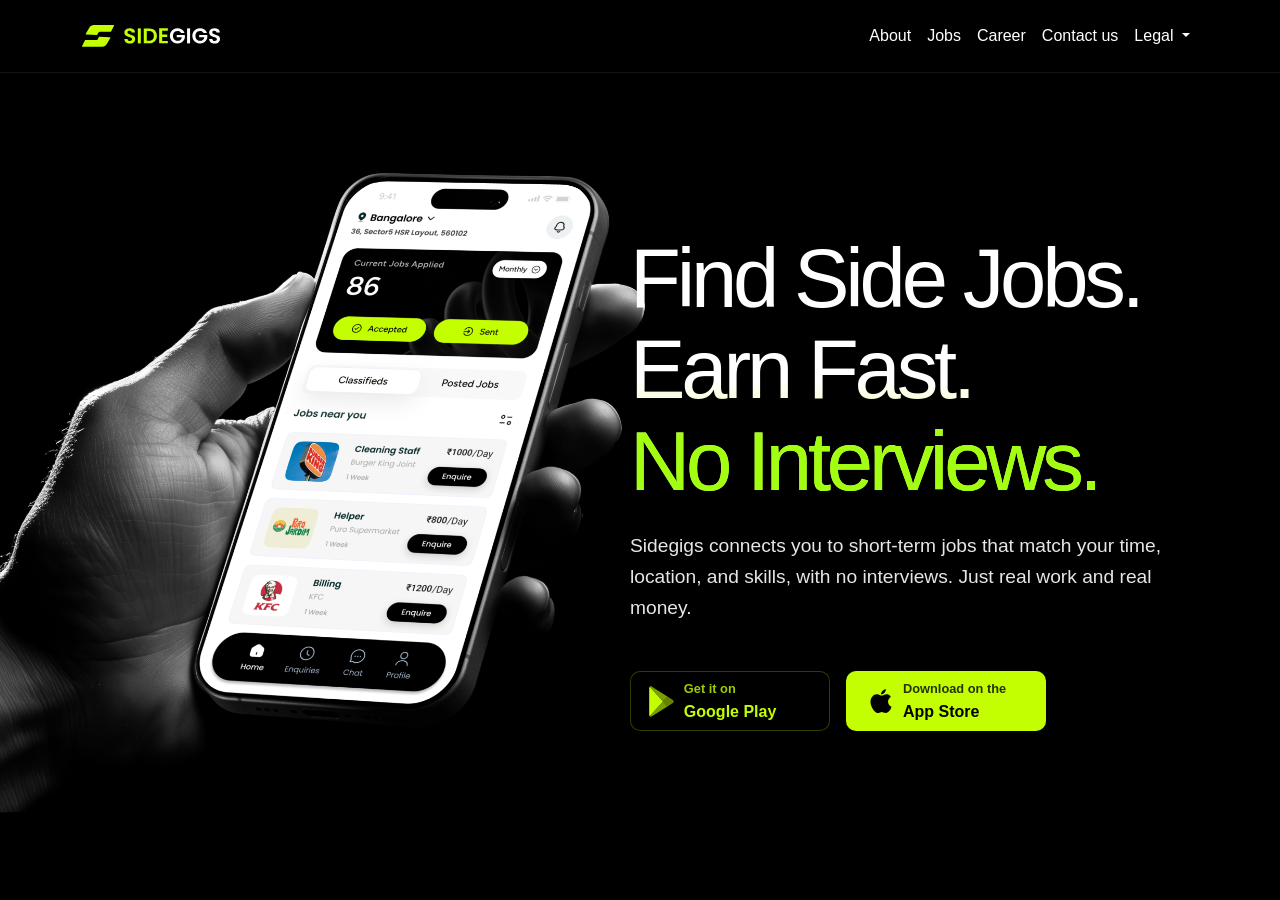
==== commit 77636007: "Add About and Kerala jobs pages, SEO and footer - New part-time-jobs-kerala.html: gig types, ten Ker" ====
--- a/index.html
+++ b/index.html
@@ -10,11 +10,11 @@
     <link rel="apple-touch-icon" href="images/fav.png">
 
     <!-- Primary SEO -->
-    <title>Sidegigs – India's #1 Part-Time &amp; Gig Jobs App | No Interviews | Download Now</title>
+    <title>Sidegigs – Part-Time Jobs &amp; Side Gigs in Kerala and India | No Interviews</title>
     <meta name="description"
-        content="Sidegigs is India's best gig job app. Find part-time jobs, side gigs &amp; short-term work near you — no resumes, no interviews. Trusted by students &amp; workers across India. Download the Sidegigs app on Android &amp; iOS today.">
+        content="Find part-time jobs and side gigs in Kerala and across India with Sidegigs — weekend, evening and one-day work in Kochi, Kozhikode, Thiruvananthapuram, Bengaluru and more. No interview, quick to apply. Free on Android &amp; iOS.">
     <meta name="keywords"
-        content="sidegigs, sidegigs app, sidegigs india, sidegigs download, side gigs India, part time jobs India, part time jobs Kerala, gig jobs India, gig economy India, short term jobs India, student jobs India, earn money India, earn money part time, work from home India, freelance jobs India, casual jobs India, daily wage jobs India, wrkshift, sidegigs Kerala, sidegigs app download, sidegigs android, sidegigs ios, best gig app India, jobs without interview India, no resume jobs India">
+        content="sidegigs, part time jobs Kerala, part time jobs Kochi, part time jobs Kozhikode, part time jobs Trivandrum, side gigs Kerala, weekend jobs Kerala, student part time jobs Kerala, sidegigs app, sidegigs india, sidegigs download, side gigs India, part time jobs India, part time jobs Kerala, gig jobs India, gig economy India, short term jobs India, student jobs India, earn money India, earn money part time, work from home India, freelance jobs India, casual jobs India, daily wage jobs India, wrkshift, sidegigs Kerala, sidegigs app download, sidegigs android, sidegigs ios, best gig app India, jobs without interview India">
     <meta name="author" content="Wrkshift Pvt. Ltd.">
     <meta name="robots" content="index, follow, max-snippet:-1, max-image-preview:large, max-video-preview:-1">
     <meta name="googlebot" content="index, follow">
@@ -26,9 +26,9 @@
     <!-- Open Graph (Facebook, WhatsApp, LinkedIn) -->
     <meta property="og:type" content="website">
     <meta property="og:url" content="https://sidegigs.app/">
-    <meta property="og:title" content="Sidegigs – India's #1 Part-Time &amp; Gig Jobs App | No Interviews">
+    <meta property="og:title" content="Sidegigs – Part-Time Jobs &amp; Side Gigs in Kerala and India">
     <meta property="og:description"
-        content="Find part-time jobs and side gigs near you with the Sidegigs app. No resumes, no interviews — just real work and real money. Download now on Android &amp; iOS.">
+        content="Find part-time jobs and side gigs near you with the Sidegigs app. No interviews — just real work and real money. Download now on Android &amp; iOS.">
     <meta property="og:image" content="https://sidegigs.app/images/og-image.png">
     <meta property="og:image:width" content="1200">
     <meta property="og:image:height" content="630">
@@ -39,7 +39,7 @@
     <!-- Twitter Card -->
     <meta name="twitter:card" content="summary_large_image">
     <meta name="twitter:site" content="@sidegigs">
-    <meta name="twitter:title" content="Sidegigs – India's #1 Part-Time &amp; Gig Jobs App">
+    <meta name="twitter:title" content="Sidegigs – Part-Time Jobs &amp; Side Gigs in Kerala and India">
     <meta name="twitter:description"
         content="Find part-time jobs and side gigs near you with Sidegigs. No interviews. Just real work and real money. Download on Android &amp; iOS.">
     <meta name="twitter:image" content="https://sidegigs.app/images/og-image.png">
@@ -58,7 +58,7 @@
       "@type": "MobileApplication",
       "name": "Sidegigs",
       "alternateName": ["Sidegigs App", "Sidegigs India", "Side Gigs"],
-      "description": "Sidegigs is India's leading gig job platform connecting students and individuals with part-time, short-term, and side gig opportunities across India. No resumes, no interviews — just real work and real money.",
+      "description": "Sidegigs is India's leading gig job platform connecting students and individuals with part-time, short-term, and side gig opportunities across India. No interviews — just real work and real money.",
       "url": "https://sidegigs.app",
       "applicationCategory": "BusinessApplication",
       "applicationSubCategory": "Job Search",
@@ -98,7 +98,7 @@
       "@type": "WebSite",
       "name": "Sidegigs",
       "url": "https://sidegigs.app",
-      "description": "India's #1 part-time and gig jobs app. No interviews, no resumes.",
+      "description": "India's #1 part-time and gig jobs app. No interviews.",
       "potentialAction": {
         "@type": "SearchAction",
         "target": "https://sidegigs.app/?q={search_term_string}",
@@ -107,56 +107,6 @@
     }
     </script>
 
-    <!-- JSON-LD Structured Data: FAQPage -->
-    <script type="application/ld+json">
-    {
-      "@context": "https://schema.org",
-      "@type": "FAQPage",
-      "mainEntity": [
-        {
-          "@type": "Question",
-          "name": "What is Sidegigs?",
-          "acceptedAnswer": {
-            "@type": "Answer",
-            "text": "Sidegigs is India's leading gig job app that connects students and individuals with part-time, short-term, and side gig work opportunities — no resumes or interviews required."
-          }
-        },
-        {
-          "@type": "Question",
-          "name": "How do I download the Sidegigs app?",
-          "acceptedAnswer": {
-            "@type": "Answer",
-            "text": "You can download the Sidegigs app on Android from the Google Play Store at https://play.google.com/store/apps/details?id=com.app.sidegigs and on iOS from the App Store at https://apps.apple.com/in/app/sidegigs/id6767884076"
-          }
-        },
-        {
-          "@type": "Question",
-          "name": "Is Sidegigs free to use?",
-          "acceptedAnswer": {
-            "@type": "Answer",
-            "text": "Yes, the Sidegigs app is completely free to download and use for finding part-time and gig jobs in India."
-          }
-        },
-        {
-          "@type": "Question",
-          "name": "Does Sidegigs require a resume or interview?",
-          "acceptedAnswer": {
-            "@type": "Answer",
-            "text": "No. Sidegigs requires no resume and no interview. Simply download the app, browse jobs near you, and start earning."
-          }
-        },
-        {
-          "@type": "Question",
-          "name": "Is Sidegigs available in Kerala and across India?",
-          "acceptedAnswer": {
-            "@type": "Answer",
-            "text": "Yes, Sidegigs is available across India, including Kerala, with part-time and gig jobs listed in multiple cities and regions."
-          }
-        }
-      ]
-    }
-    </script>
-
     <link href="https://cdn.jsdelivr.net/npm/bootstrap@5.3.0/dist/css/bootstrap.min.css" rel="stylesheet">
     <link href="https://cdnjs.cloudflare.com/ajax/libs/font-awesome/6.0.0/css/all.min.css" rel="stylesheet">
     <link rel="stylesheet" href="style.css">
@@ -167,7 +117,7 @@
 
     <nav class="navbar navbar-expand-lg fixed-top navbar-dark">
         <div class="container">
-            <a class="navbar-brand" href="#">
+            <a class="navbar-brand" href="index.html">
                 <img src="images/logo.svg" alt="Sidegigs Logo" class="navbar-logo">
             </a>
             <button class="navbar-toggler" type="button" data-bs-toggle="collapse"
@@ -177,6 +127,9 @@
             </button>
             <div class="collapse navbar-collapse ms-auto" id="navbarSupportedContent">
                 <ul class="navbar-nav ms-auto mb-2 mb-lg-0">
+                    <li class="nav-item">
+                        <a class="nav-link" href="about.html">About</a>
+                    </li>
                     <li class="nav-item">
                         <a class="nav-link" href="jobs.html">Jobs</a>
                     </li>
@@ -221,8 +174,8 @@
                             <span class="highlight">No Interviews.</span>
                         </h1>
                         <p class="hero-description">
-                            Sidegigs connects you to short-term jobs that match your time, location, and skills, no
-                            resumes, no interviews. Just real work and real money.
+                            Sidegigs connects you to short-term jobs that match your time, location, and skills, with
+                            no interviews. Just real work and real money.
                         </p>
                         <div class="download-buttons">
                             <a href="https://play.google.com/store/apps/details?id=com.app.sidegigs" target="_blank" rel="noopener noreferrer" class="download-btn google-play">
--- a/style.css
+++ b/style.css
@@ -1510,3 +1510,378 @@
         grid-column: 1 / -1;
     }
 }
+
+/* SEO Content Pages */
+.seo-page {
+    background: black;
+}
+
+.seo-hero {
+    padding: 9rem 0 4rem;
+    background: radial-gradient(ellipse at 80% 0%, rgba(195, 255, 0, 0.12) 0%, rgba(0, 0, 0, 0) 55%);
+    border-bottom: 1px solid rgba(255, 255, 255, 0.06);
+}
+
+.seo-breadcrumb {
+    font-size: 0.85rem;
+    color: rgba(255, 255, 255, 0.5);
+    margin-bottom: 1.25rem;
+}
+
+.seo-breadcrumb a {
+    color: rgba(255, 255, 255, 0.7);
+    text-decoration: none;
+}
+
+.seo-breadcrumb a:hover {
+    color: #C3FF00;
+}
+
+.seo-hero h1 {
+    font-size: 3.5rem;
+    font-weight: 500;
+    line-height: 1.05;
+    letter-spacing: -0.04em;
+    margin-bottom: 1.25rem;
+    max-width: 820px;
+}
+
+.seo-hero h1 .highlight,
+.seo-home-intro h2 .highlight {
+    color: #C3FF00;
+}
+
+.seo-lead {
+    font-size: 1.15rem;
+    line-height: 1.6;
+    color: rgba(255, 255, 255, 0.8);
+    max-width: 680px;
+    margin-bottom: 0.75rem;
+}
+
+.seo-malayalam {
+    font-size: 1rem;
+    color: rgba(195, 255, 0, 0.8);
+    margin-bottom: 2rem;
+}
+
+.seo-map-link {
+    display: inline-flex;
+    align-items: center;
+    gap: 0.5rem;
+    margin-top: 1.5rem;
+    color: #C3FF00;
+    font-weight: 600;
+    text-decoration: none;
+}
+
+.seo-map-link:hover {
+    color: white;
+}
+
+.seo-section {
+    padding: 4.5rem 0;
+}
+
+.seo-section-alt {
+    background: #0a0c06;
+    border-top: 1px solid rgba(255, 255, 255, 0.05);
+    border-bottom: 1px solid rgba(255, 255, 255, 0.05);
+}
+
+.seo-section h2 {
+    font-size: 2.25rem;
+    font-weight: 500;
+    letter-spacing: -0.03em;
+    margin-bottom: 0.75rem;
+}
+
+.seo-section-lead {
+    font-size: 1.05rem;
+    color: rgba(255, 255, 255, 0.65);
+    max-width: 640px;
+    margin-bottom: 2.25rem;
+}
+
+.seo-grid {
+    display: grid;
+    grid-template-columns: repeat(auto-fill, minmax(220px, 1fr));
+    gap: 1rem;
+}
+
+.seo-card {
+    padding: 1.5rem;
+    border-radius: 16px;
+    border: 1px solid rgba(255, 255, 255, 0.08);
+    background: rgba(255, 255, 255, 0.03);
+    transition: border-color 0.2s ease;
+}
+
+.seo-card:hover {
+    border-color: rgba(195, 255, 0, 0.35);
+}
+
+.seo-card i {
+    font-size: 1.4rem;
+    color: #C3FF00;
+    margin-bottom: 1rem;
+}
+
+.seo-card h3,
+.seo-cities h3,
+.seo-steps h3,
+.seo-employers h3 {
+    font-size: 1.1rem;
+    font-weight: 600;
+    margin-bottom: 0.4rem;
+}
+
+.seo-card p,
+.seo-cities p,
+.seo-steps p,
+.seo-employers p {
+    font-size: 0.95rem;
+    line-height: 1.55;
+    color: rgba(255, 255, 255, 0.7);
+    margin: 0;
+}
+
+.seo-cities {
+    display: grid;
+    grid-template-columns: repeat(auto-fill, minmax(300px, 1fr));
+    gap: 1.75rem 2.5rem;
+}
+
+.seo-cities article {
+    padding-left: 1rem;
+    border-left: 2px solid rgba(195, 255, 0, 0.4);
+    scroll-margin-top: 6rem;
+}
+
+.seo-steps {
+    list-style: none;
+    counter-reset: step;
+    padding: 0;
+    margin: 2rem 0 2.5rem;
+    display: grid;
+    grid-template-columns: repeat(auto-fit, minmax(220px, 1fr));
+    gap: 1.5rem;
+}
+
+.seo-steps li {
+    counter-increment: step;
+    position: relative;
+    padding-top: 3rem;
+}
+
+.seo-steps li::before {
+    content: counter(step);
+    position: absolute;
+    top: 0;
+    left: 0;
+    width: 2.25rem;
+    height: 2.25rem;
+    display: grid;
+    place-items: center;
+    border-radius: 50%;
+    background: #C3FF00;
+    color: black;
+    font-weight: 700;
+}
+
+.seo-employers {
+    display: flex;
+    align-items: center;
+    justify-content: space-between;
+    gap: 1.5rem;
+    padding: 1.75rem;
+    border-radius: 18px;
+    border: 1px solid rgba(195, 255, 0, 0.25);
+    background: rgba(195, 255, 0, 0.05);
+}
+
+.seo-employers .btn-primary {
+    flex-shrink: 0;
+    display: inline-block;
+}
+
+.seo-faq {
+    max-width: 820px;
+    display: flex;
+    flex-direction: column;
+    gap: 0.6rem;
+}
+
+.seo-faq details {
+    border-radius: 14px;
+    border: 1px solid rgba(255, 255, 255, 0.08);
+    background: rgba(255, 255, 255, 0.03);
+    padding: 1rem 1.25rem;
+}
+
+.seo-faq details[open] {
+    border-color: rgba(195, 255, 0, 0.3);
+}
+
+.seo-faq summary {
+    font-weight: 600;
+    font-size: 1.02rem;
+    cursor: pointer;
+    list-style: none;
+    display: flex;
+    justify-content: space-between;
+    gap: 1rem;
+}
+
+.seo-faq summary::-webkit-details-marker {
+    display: none;
+}
+
+.seo-faq summary::after {
+    content: "+";
+    color: #C3FF00;
+    font-size: 1.3rem;
+    line-height: 1;
+}
+
+.seo-faq details[open] summary::after {
+    content: "−";
+}
+
+.seo-faq details p {
+    margin: 0.75rem 0 0;
+    color: rgba(255, 255, 255, 0.75);
+    line-height: 1.6;
+}
+
+.seo-city-links {
+    display: flex;
+    flex-wrap: wrap;
+    gap: 0.5rem;
+}
+
+.seo-city-links a {
+    padding: 0.5rem 1rem;
+    border-radius: 999px;
+    border: 1px solid rgba(255, 255, 255, 0.12);
+    color: rgba(255, 255, 255, 0.85);
+    text-decoration: none;
+    font-size: 0.92rem;
+    transition: border-color 0.2s ease, color 0.2s ease;
+}
+
+.seo-city-links a:hover {
+    border-color: rgba(195, 255, 0, 0.5);
+    color: #C3FF00;
+}
+
+.seo-home-intro h2 {
+    max-width: 760px;
+}
+
+/* Footer */
+.site-footer {
+    padding: 3.5rem 0 2rem;
+    background: black;
+    border-top: 1px solid rgba(255, 255, 255, 0.08);
+}
+
+.site-footer-grid {
+    display: grid;
+    grid-template-columns: 1.4fr 1fr 1fr;
+    gap: 2rem;
+}
+
+.site-footer-brand img {
+    height: 28px;
+    margin-bottom: 1rem;
+}
+
+.site-footer-brand p {
+    color: rgba(255, 255, 255, 0.6);
+    max-width: 320px;
+    font-size: 0.92rem;
+}
+
+.site-footer h2 {
+    font-size: 0.8rem;
+    font-weight: 600;
+    text-transform: uppercase;
+    letter-spacing: 0.08em;
+    color: rgba(255, 255, 255, 0.45);
+    margin-bottom: 0.9rem;
+}
+
+.site-footer nav a {
+    display: block;
+    color: rgba(255, 255, 255, 0.8);
+    text-decoration: none;
+    font-size: 0.92rem;
+    margin-bottom: 0.55rem;
+}
+
+.site-footer nav a:hover {
+    color: #C3FF00;
+}
+
+.site-footer-legal {
+    margin: 2.5rem 0 0;
+    padding-top: 1.5rem;
+    border-top: 1px solid rgba(255, 255, 255, 0.06);
+    font-size: 0.82rem;
+    color: rgba(255, 255, 255, 0.4);
+}
+
+@media (max-width: 768px) {
+    .seo-hero {
+        padding: 7rem 0 3rem;
+    }
+
+    .seo-hero h1 {
+        font-size: 2.4rem;
+    }
+
+    .seo-section {
+        padding: 3rem 0;
+    }
+
+    .seo-section h2 {
+        font-size: 1.75rem;
+    }
+
+    .seo-employers {
+        flex-direction: column;
+        align-items: flex-start;
+    }
+
+    .site-footer-grid {
+        grid-template-columns: 1fr;
+    }
+}
+
+.seo-inline-link,
+.jobs-kerala-link {
+    color: #C3FF00;
+    font-weight: 600;
+    text-decoration: none;
+}
+
+.seo-inline-link:hover,
+.jobs-kerala-link:hover {
+    color: white;
+}
+
+.jobs-kerala-link {
+    display: inline-flex;
+    align-items: center;
+    gap: 0.4rem;
+    align-self: flex-start;
+    font-size: 0.9rem;
+    margin: -0.5rem 0 1.25rem;
+}
+
+@media (max-width: 991px) {
+    .jobs-kerala-link {
+        display: none;
+    }
+}
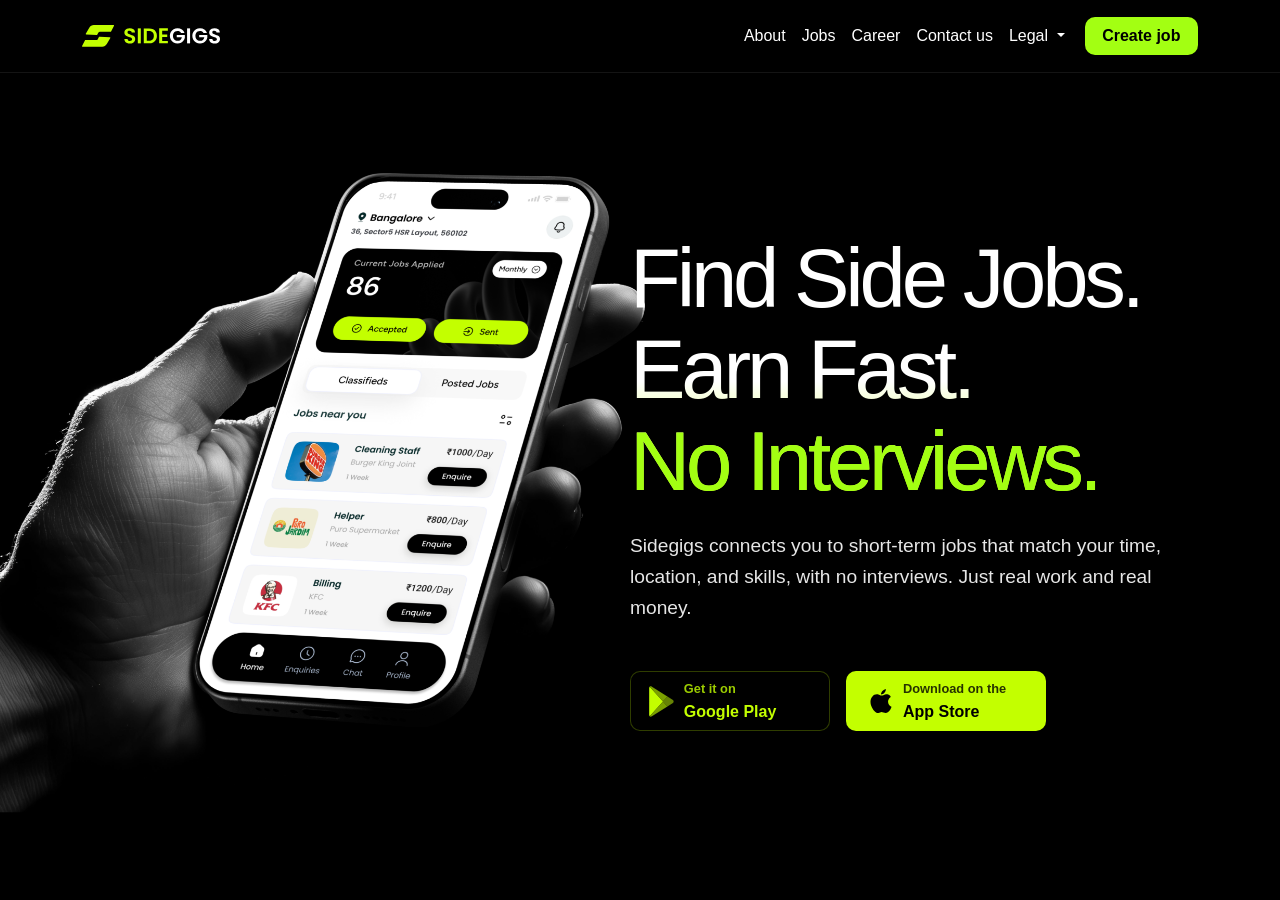
==== commit c2e444a6: "Add Create job button and business sign-in and setup flow Sign in with mobile or email, then busines" ====
--- a/index.html
+++ b/index.html
@@ -149,6 +149,9 @@
                             <li><a class="dropdown-item" href="terms-conditions.html">Terms and Conditions</a></li>
                         </ul>
                     </li>
+                    <li class="nav-item nav-cta-item">
+                        <a class="nav-cta" href="business.html">Create job</a>
+                    </li>
                 </ul>
             </div>
         </div>
--- a/style.css
+++ b/style.css
@@ -1174,9 +1174,27 @@
     font-weight: 600;
 }
 
-.jobs-tag.is-remote {
+.jobs-tag.is-remote,
+.jobs-tag.is-ours {
     background: rgba(124, 200, 255, 0.14);
     color: #7cc8ff;
+}
+
+.jobs-detail-company {
+    font-size: 0.95rem;
+    font-weight: 500;
+    color: rgba(255, 255, 255, 0.8);
+    margin-bottom: 0.2rem;
+}
+
+.jobs-detail .jobs-detail-text {
+    white-space: pre-line;
+    overflow-wrap: anywhere;
+}
+
+.jobs-panel-empty .jobs-stores {
+    justify-content: center;
+    margin-top: 1rem;
 }
 
 .jobs-detail h2 {
@@ -1201,7 +1219,7 @@
 
 .jobs-facts {
     display: grid;
-    grid-template-columns: 1.6fr 1fr 1fr;
+    grid-template-columns: repeat(auto-fit, minmax(110px, 1fr));
     gap: 0.5rem;
     margin-bottom: 1.25rem;
 }
@@ -1885,3 +1903,31 @@
         display: none;
     }
 }
+
+/* Create job button in the nav */
+.nav-cta-item {
+    display: flex;
+    align-items: center;
+    margin-left: 0.75rem;
+}
+
+.nav-cta {
+    background: var(--primary-green);
+    color: black !important;
+    font-weight: 600;
+    text-decoration: none;
+    padding: 0.45rem 1.1rem;
+    border-radius: 10px;
+    white-space: nowrap;
+    transition: background 0.2s ease;
+}
+
+.nav-cta:hover {
+    background: #8fdc00;
+}
+
+@media (max-width: 991px) {
+    .nav-cta-item {
+        margin: 0.5rem 0 0.25rem;
+    }
+}
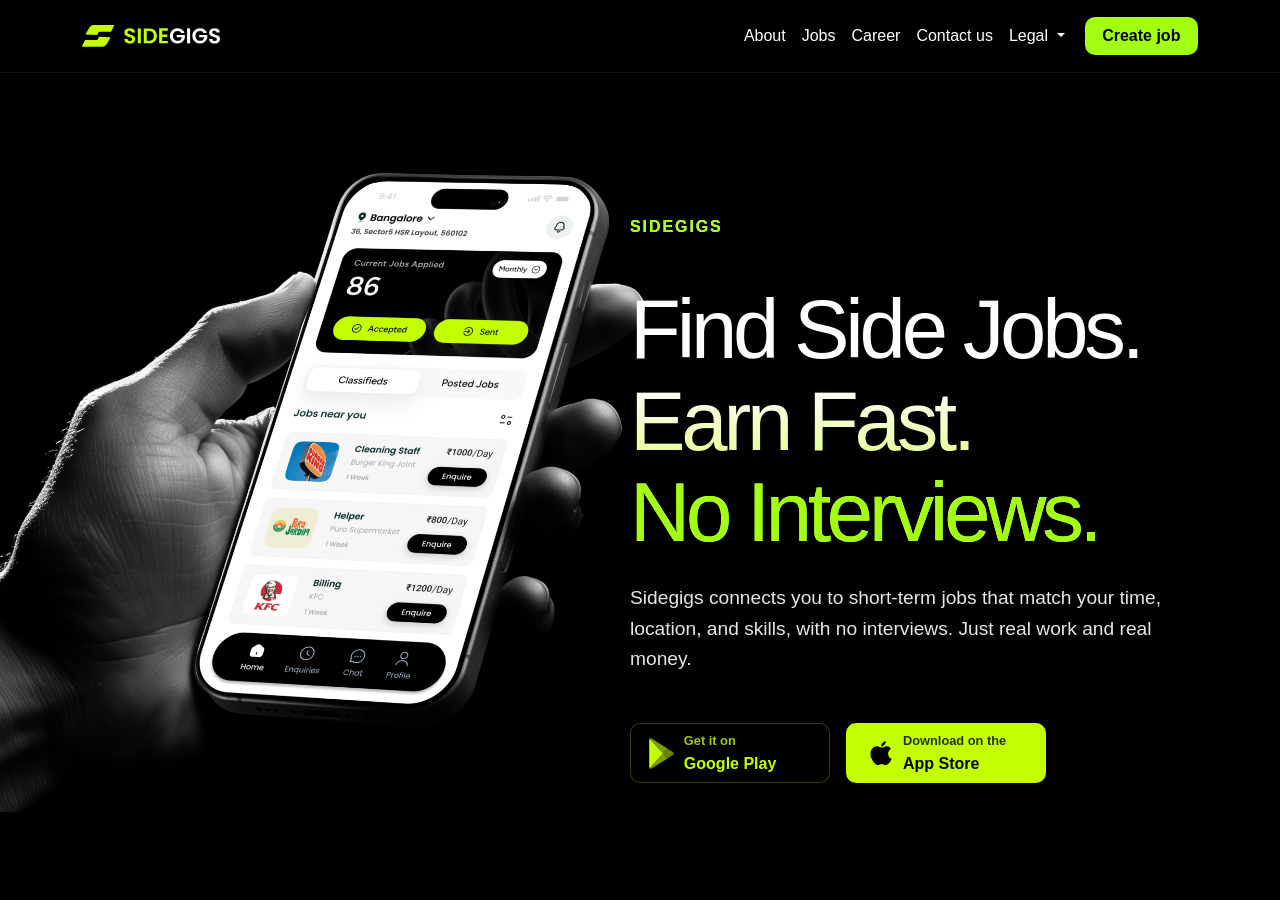
==== commit 6f5ac609: "Replace business sign-in with a Get the app page, and help brand search Create job now opens a page " ====
--- a/index.html
+++ b/index.html
@@ -91,19 +91,30 @@
     }
     </script>
 
-    <!-- JSON-LD Structured Data: WebSite + SearchAction -->
+    <!-- JSON-LD Structured Data: WebSite (site name in Google) + Organization (logo) -->
     <script type="application/ld+json">
     {
       "@context": "https://schema.org",
       "@type": "WebSite",
       "name": "Sidegigs",
-      "url": "https://sidegigs.app",
-      "description": "India's #1 part-time and gig jobs app. No interviews.",
-      "potentialAction": {
-        "@type": "SearchAction",
-        "target": "https://sidegigs.app/?q={search_term_string}",
-        "query-input": "required name=search_term_string"
-      }
+      "alternateName": ["Sidegigs App", "sidegigs.app"],
+      "url": "https://sidegigs.app/",
+      "description": "Part-time jobs and side gigs in Kerala and across India. No interviews."
+    }
+    </script>
+    <script type="application/ld+json">
+    {
+      "@context": "https://schema.org",
+      "@type": "Organization",
+      "name": "Sidegigs",
+      "legalName": "Wrkshift Pvt. Ltd.",
+      "url": "https://sidegigs.app/",
+      "logo": "https://sidegigs.app/images/fav.png",
+      "email": "contact@sidegigs.app",
+      "sameAs": [
+        "https://play.google.com/store/apps/details?id=com.app.sidegigs",
+        "https://apps.apple.com/in/app/sidegigs/id6767884076"
+      ]
     }
     </script>
 
@@ -172,6 +183,7 @@
                 <div class="col-md-8 col-lg-7 ms-auto">
                     <div class="hero-content ms-auto">
                         <h1>
+                            <span class="hero-brand">Sidegigs</span>
                             Find Side Jobs.<br>
                             Earn Fast.<br>
                             <span class="highlight">No Interviews.</span>
--- a/style.css
+++ b/style.css
@@ -1931,3 +1931,15 @@
         margin: 0.5rem 0 0.25rem;
     }
 }
+
+/* Brand name above the homepage headline */
+.hero-content .hero-brand {
+    display: block;
+    font-size: 1rem;
+    font-weight: 600;
+    letter-spacing: 0.12em;
+    text-transform: uppercase;
+    color: var(--primary-green);
+    -webkit-text-fill-color: var(--primary-green);
+    margin-bottom: 0.75rem;
+}
